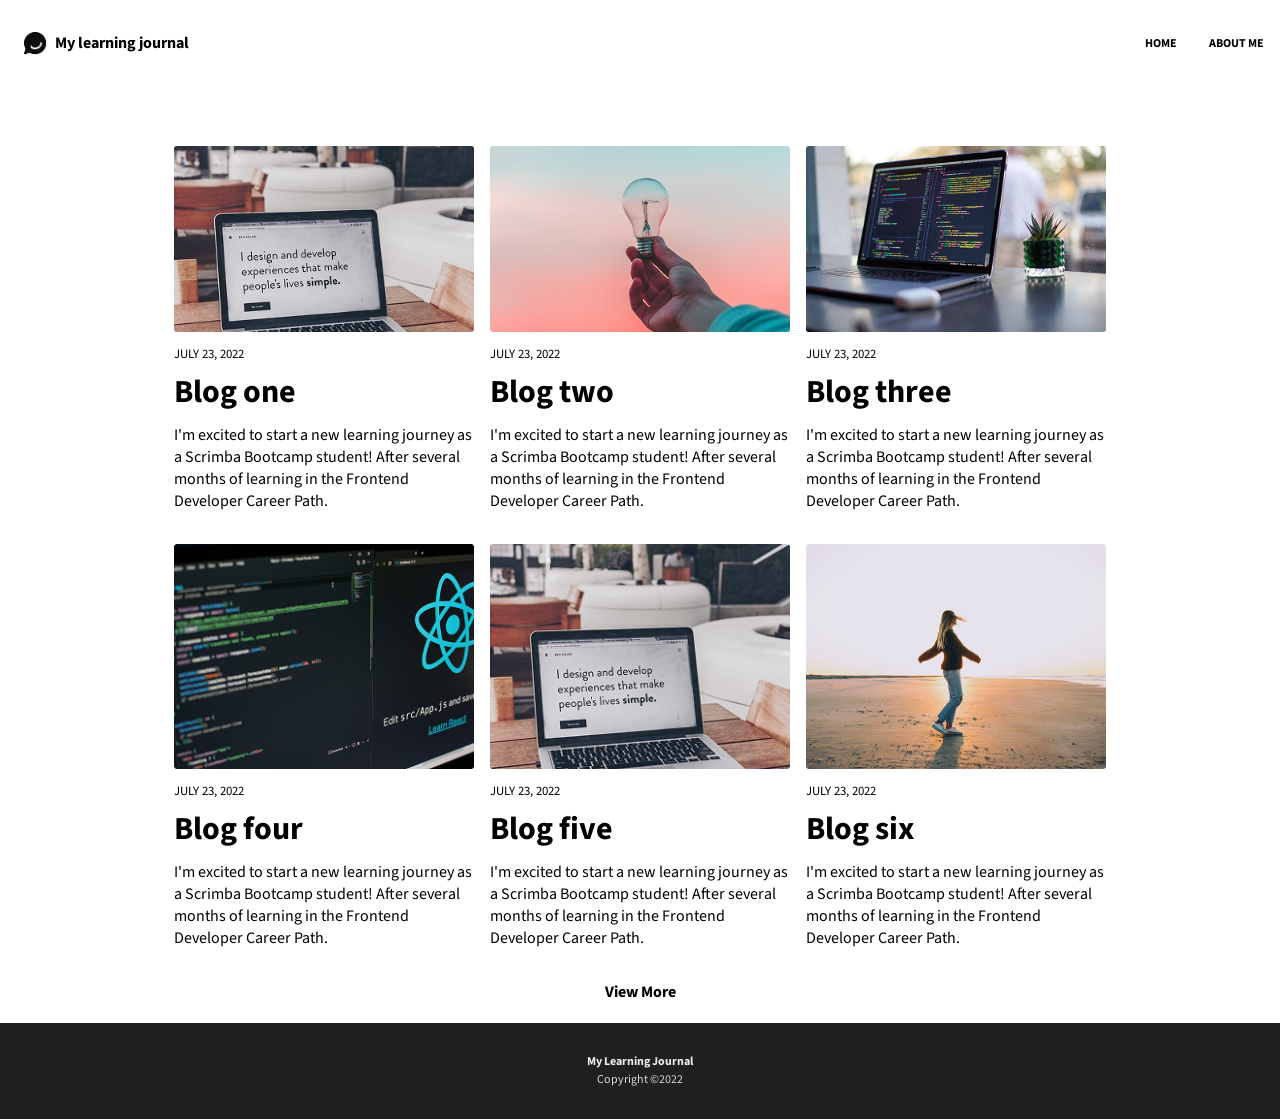
==== about-me.html @ 79ffc6f8 "A lot has been done. Most of the page is now layouted and gets dynamically populated. Next: Get the " ====
<!DOCTYPE html>
<html lang="en">
  <head>
    <head>
      <title>My Learning Journal</title>

      <link rel="preconnect" href="https://fonts.googleapis.com" />
      <link rel="preconnect" href="https://fonts.gstatic.com" crossorigin />
      <link
        href="https://fonts.googleapis.com/css2?family=Roboto:ital,wght@0,100..900;1,100..900&family=Source+Sans+3:ital,wght@0,200..900;1,200..900&display=swap"
        rel="stylesheet"
      />

      <link rel="stylesheet" href="css/style.css" />

      <!-- Favicon -->
      <link rel="icon" type="image/x-icon" href="images/image 17.png" />
      <script type="module" src="script.js" async></script>
      <!-- Fonts -->

      <meta viewport="mobile" content="width=device-width, initial-scale=1.0" />
    </head>
  </head>
  <body>
    <div class="container">
      <header class="header"></header>

      <main class="about-me-main"></main>
      <section id="articles"></section>
    </div>
  </body>
</html>
---- css/style.css ----
*, *::after, *::before {
    box-sizing: border-box;
}

html, 
body {
    margin: 0;
    padding: 0;
    font-family: "Source Sans 3", sans-serif;
}

.container {
    display: grid;
    grid-template-columns: 1fr;
    grid-template-areas:
        "head"
        "main"
        "arti"
        "foot";

}

a {
    text-decoration: none;
    color: inherit;
}

/*  ===============
        Header
    =============== */

header {
    grid-area: head;
    display: flex;
    justify-content: space-between;
    padding: 1em;
}

.logo, header nav {
    display: flex;
    align-items: center;
}

.logo {
    font-weight: bold;
}

.logo img {
    height: 23px;
    margin: 0.5rem
}

nav ul {
    list-style: none;
    display: flex;
    text-transform: uppercase;
    font-size: 0.75rem;
    font-weight: bold;
}

nav ul li {
    margin-left: 2rem;
    cursor: pointer;
}


/*  ===============
        Main
    =============== */


main {
    grid-area: main;
    padding: 1.25em;
}

.homepage-main {
    color: white;
    height: 350px;
    display: flex;
    flex-direction: column;
    justify-content: end;
    background: black url('../images/article-image-hero.png');
    background-position: center;
    background-size: cover;
    background-repeat: no-repeat;
    width: 100%;
    
}

.blog-post-main {
    display: flex;
    flex-direction: column;
}

h2 {
    font-size: 2.5rem;
    line-height: 1.1;
    margin: 0;
}

h3 {
    font-size: 2rem;
}

.subheading {
    text-transform: uppercase;
    font-size: 0.8rem;
}

/*  ===============
        Articles
    =============== */

#articles {
    grid-area: arti;
    display: grid;
    grid-template-columns: 1fr;
    margin: 20px;
    gap: 1em;
}

.blog-post {
    display: flex;
    flex-direction: column;
}

.blog-heading {
    margin: 0;
    line-height: 1;
}

.blog-post-link {
    color: inherit;
    text-decoration: none;
    
}

.blog-post-main {
    max-width: 750px;
    margin: 0 auto;
}

.blog-post-main h2, .blog-post-main h4 {
    margin: 1em 0 0.3em 0;
}

.heading-recent-posts {
    text-align: center;
    text-decoration: underline;
}

.view-more {
    text-align: center;
    grid-column: 1 / -1;
    
}

.view-more a {
    color: black;
    font-weight: bold;
    text-transform: capitalize;    
}

/*  ===============
        footer
    =============== */

footer {
    grid-area: foot;
    background-color: #202020;
    font-size: 0.75rem;
    text-align: center;
    line-height: 0.5;
    padding: 1.5rem 0;
}

footer p:first-child {
    color: #ECECEC;
    font-weight: bold;
    
}

footer p:last-child {
    color: #D7D7D7
}

@media (min-width: 768px) {
    #articles {
        display: grid;
        justify-content: center;
        grid-template-columns: repeat(auto-fit, 300px);
    }

    .homepage-main {
        height: 500px;
    }
}
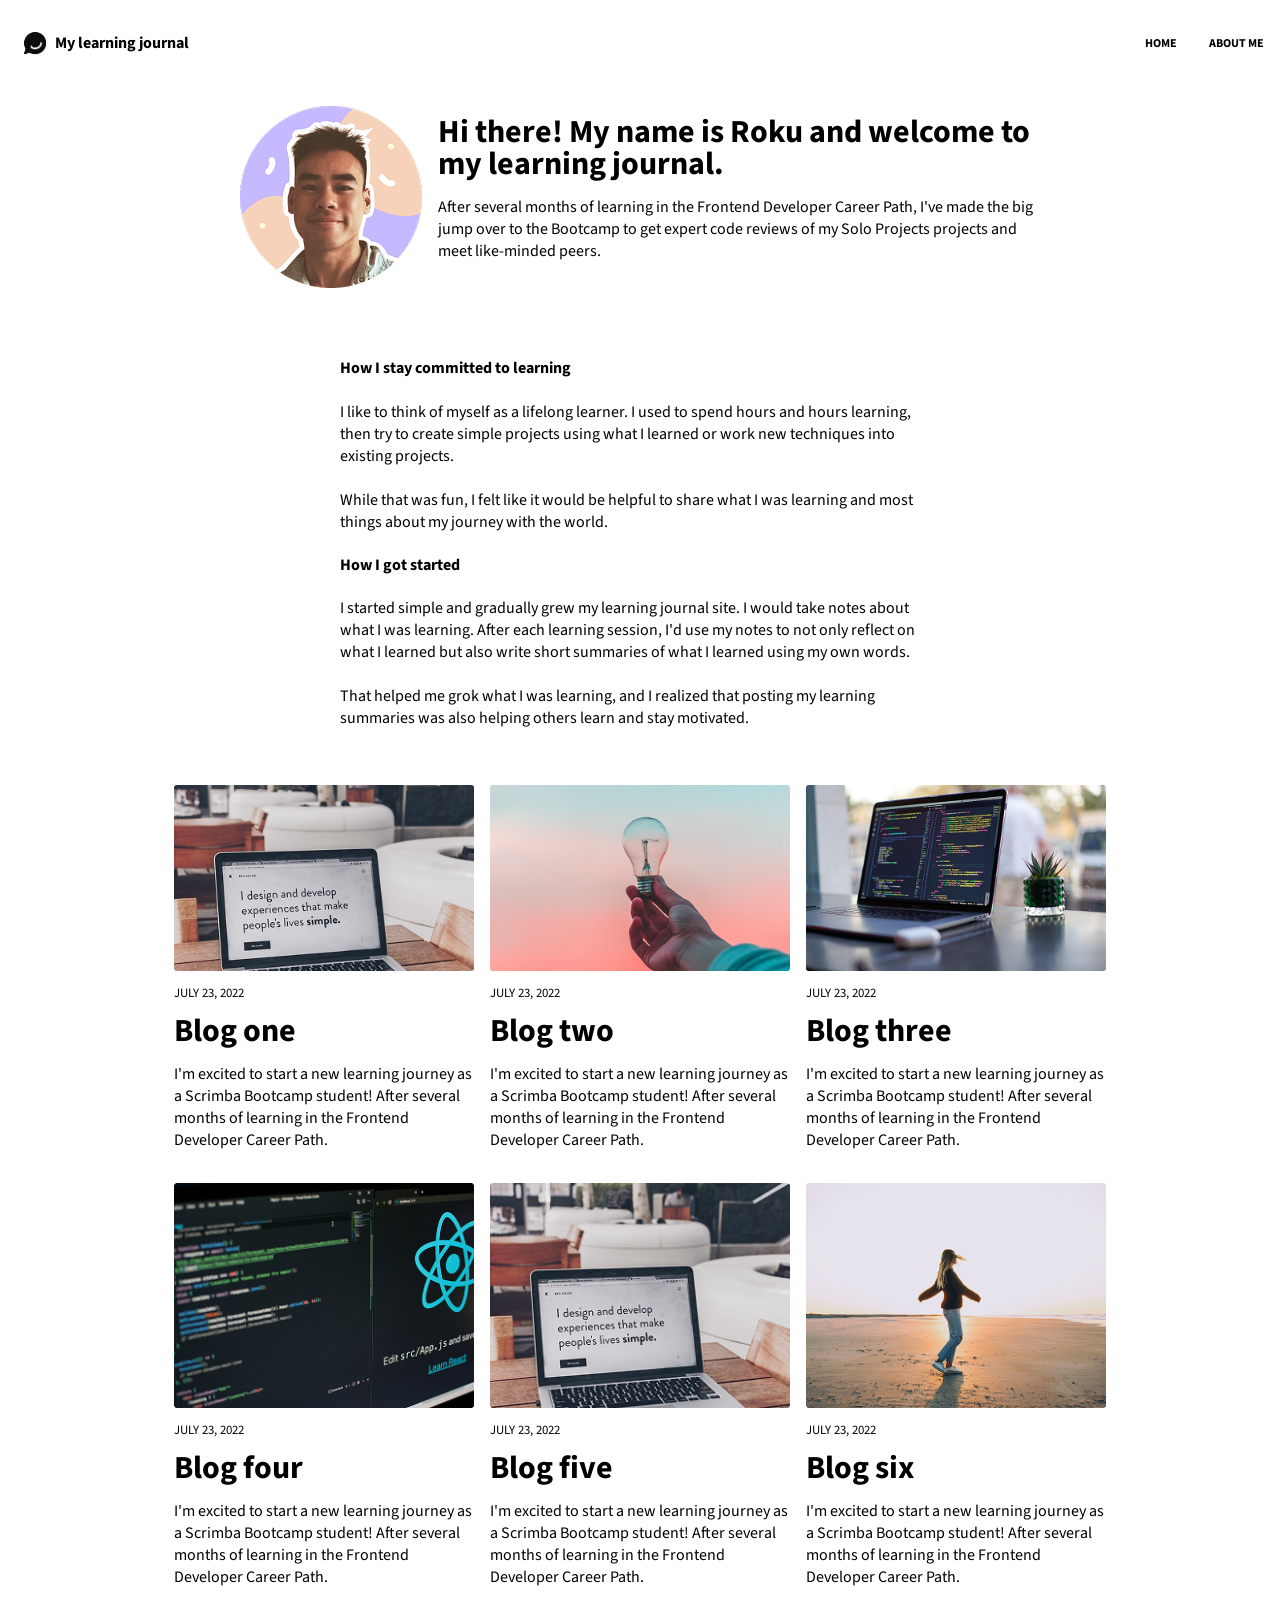
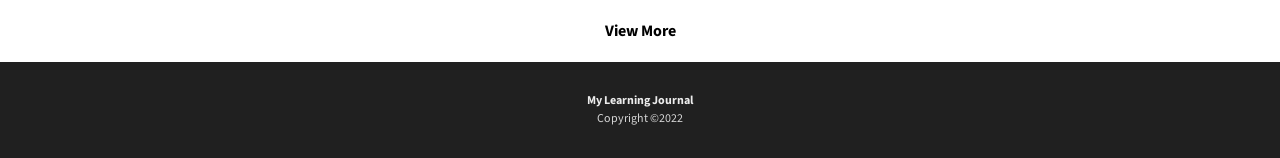
==== commit 24459f83: "Final project. It's done." ====
--- a/about-me.html
+++ b/about-me.html
@@ -25,7 +25,27 @@
     <div class="container">
       <header class="header"></header>
 
-      <main class="about-me-main"></main>
+      <main class="about-me-main">
+        <div class="about-me-intro">
+            <img src="images/image 18.png" alt="">
+            <div class="about-me-intro-text">
+                <h3>Hi there! My name is Roku and welcome to my learning journal.</h3>
+                <p>After several months of learning in the Frontend Developer Career Path, I've made the big jump over to the Bootcamp to get expert code reviews of my Solo Projects projects and meet like-minded peers.</p>
+            </div>
+        </div>
+
+        <div class="about-me-content">
+             <h4>How I stay committed to learning</h4>
+        <p>I like to think of myself as a lifelong learner. I used to spend hours and hours learning, then try to create simple projects using what I learned or work new techniques into existing projects.<br><br>
+        While that was fun, I felt like it would be helpful to share what I was learning and most things about my journey with the world.</p>
+
+        <h4>How I got started</h4>
+        <p>I started simple and gradually grew my learning journal site. I would take notes about what I was learning. After each learning session, I'd use my notes to not only reflect on what I learned but also write short summaries of what I learned using my own words.<br><br>
+        That helped me grok what I was learning, and I realized that posting my learning summaries was also helping others learn and stay motivated.</p>
+        </p>
+        </div>
+
+      </main>
       <section id="articles"></section>
     </div>
   </body>
--- a/css/style.css
+++ b/css/style.css
@@ -108,6 +108,30 @@
     font-size: 0.8rem;
 }
 
+.about-me-main {
+    display: flex;
+    align-items: center;
+    flex-direction: column;
+}
+
+.about-me-intro {
+    max-width: 800px;
+    display: flex;
+    flex-direction: column;
+    align-items: center;
+    gap: 1em;
+}
+
+.about-me-intro h3 {
+    margin: 0;
+    line-height: 1;
+
+}
+
+.about-me-content {
+    max-width: 600px;
+}
+
 /*  ===============
         Articles
     =============== */
@@ -195,4 +219,9 @@
     .homepage-main {
         height: 500px;
     }
+
+    .about-me-intro {
+        flex-direction: row;
+        margin-bottom: 3em;
+    }
 }
